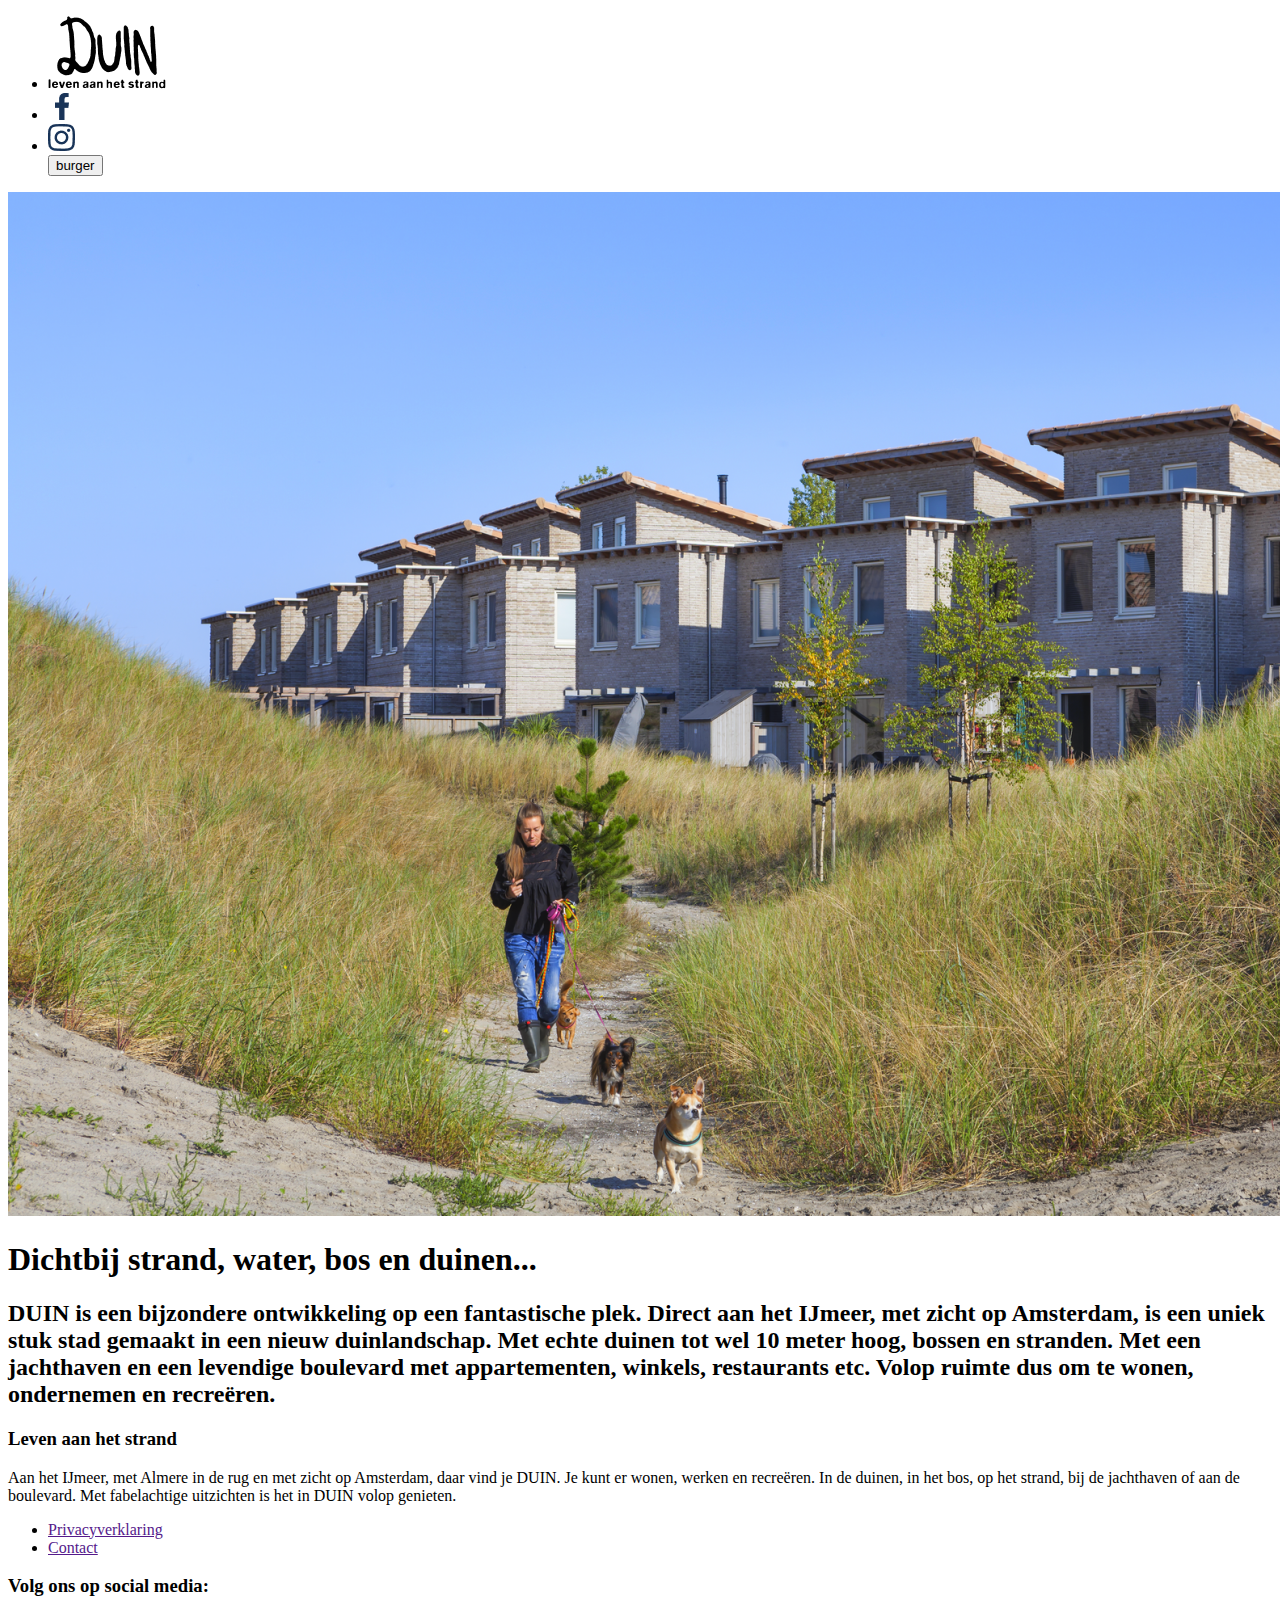
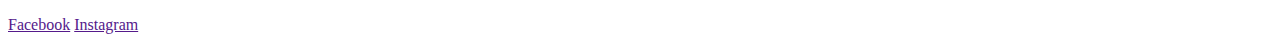
==== het-gebied.html @ e3cd6a50 ":sparkles: added second page" ====
<!DOCTYPE html>
<html lang="nl">
  <head>
    <meta charset="UTF-8" />
    <meta name="author" content="Allyssa" />
    <meta name="viewport" content="width=device-width, initial-scale=1" />

    <title>Homepage - Duin</title>

    <link href="styles/style.css" rel="stylesheet" />
    <link rel="icon" type="image/svg+xml" href="images/" />
  </head>

  <body>
    <nav>
      <ul>
        <li>
          <a href="index.html"
            ><img src="images/duin-logo.png" alt="Duin logo"
          /></a>
        </li>
        <li>
          <a href="index.html"
            ><img src="images/facebook.png" alt="Facebook"
          /></a>
        </li>
        <li>
          <a href="index.html"
            ><img src="images/instagram.png" alt="Instagram"
          /></a>
        </li>
        <button>burger</button>
      </ul>
    </nav>
    <header>
      <img src="/images/200801_Duin_Almere_Amvest-1-1536x1024.png" alt="" />
      <h1>Dichtbij strand, water, bos en duinen...</h1>
    </header>
    <section>
      <h2>
        DUIN is een bijzondere ontwikkeling op een fantastische plek. Direct aan
        het IJmeer, met zicht op Amsterdam, is een uniek stuk stad gemaakt in
        een nieuw duinlandschap. Met echte duinen tot wel 10 meter hoog, bossen
        en stranden. Met een jachthaven en een levendige boulevard met
        appartementen, winkels, restaurants etc. Volop ruimte dus om te wonen,
        ondernemen en recreëren.
      </h2>
    </section>
    <footer>
      <section>
        <article>
          <h3>Leven aan het strand</h3>
          <p>
            Aan het IJmeer, met Almere in de rug en met zicht op Amsterdam, daar
            vind je DUIN. Je kunt er wonen, werken en recreëren. In de duinen,
            in het bos, op het strand, bij de jachthaven of aan de boulevard.
            Met fabelachtige uitzichten is het in DUIN volop genieten.
          </p>
        </article>
        <ul>
          <li><a href="">Privacyverklaring</a></li>
          <li><a href="">Contact</a></li>
        </ul>
      </section>
      <section>
        <h3>Volg ons op social media:</h3>
        <a href="">Facebook</a>
        <a href="">Instagram</a>
      </section>
    </footer>

    <script src="scripts/script.js"></script>
  </body>
</html>
---- styles/style.css ----
/* CSS Document */
*, *::after, *::before {
  box-sizing:border-box;  
}
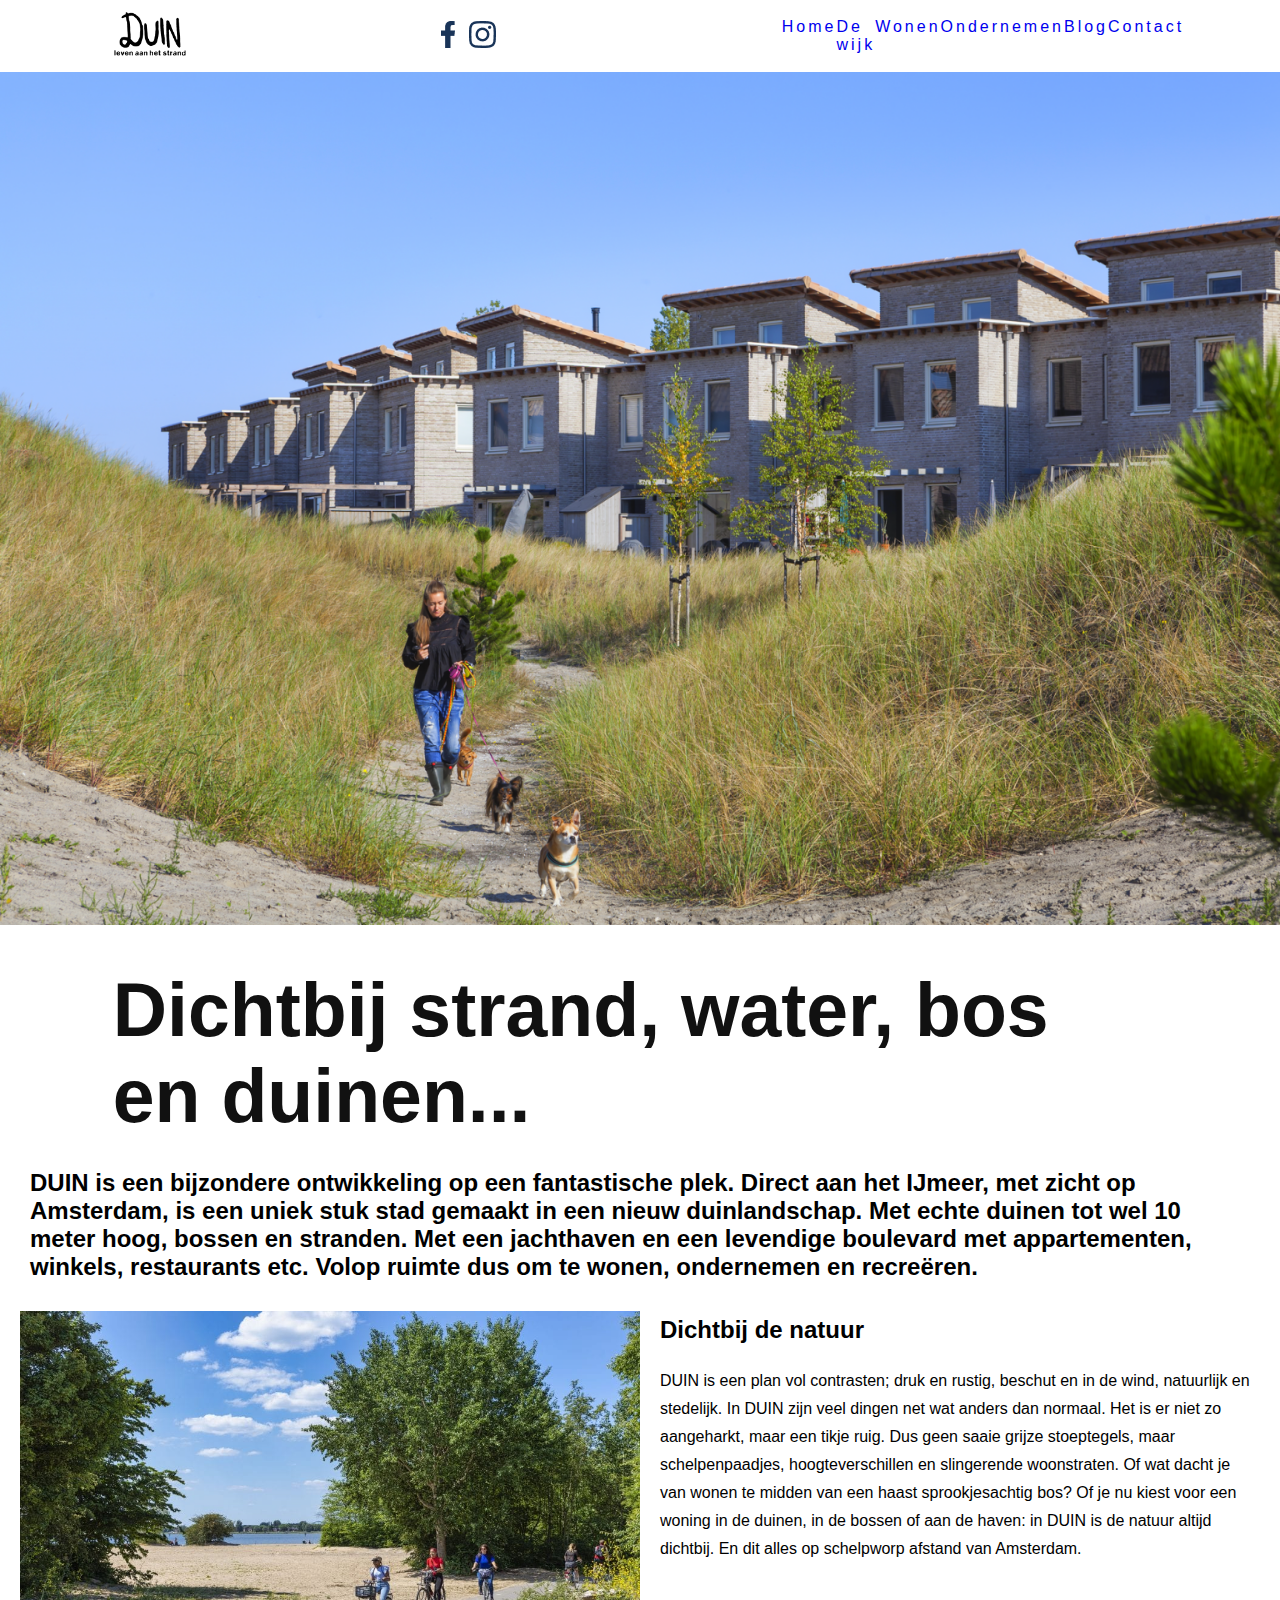
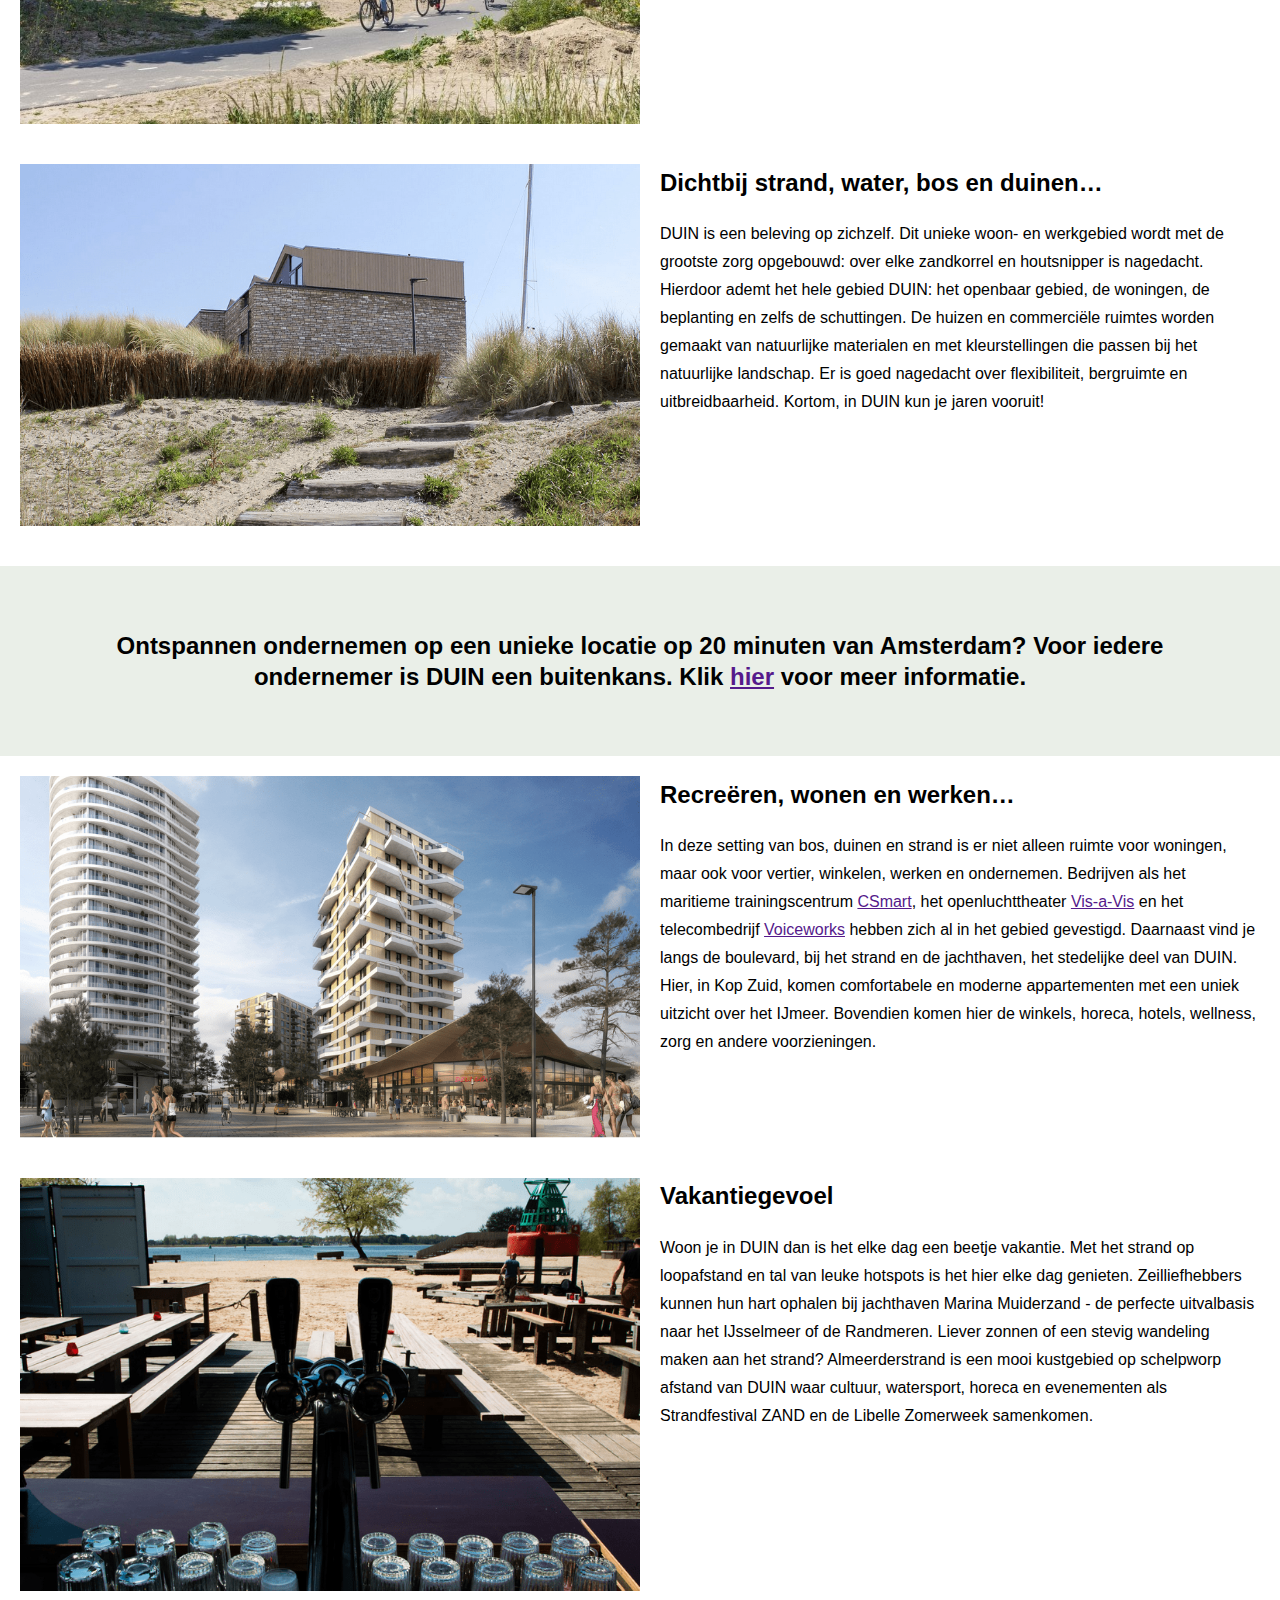
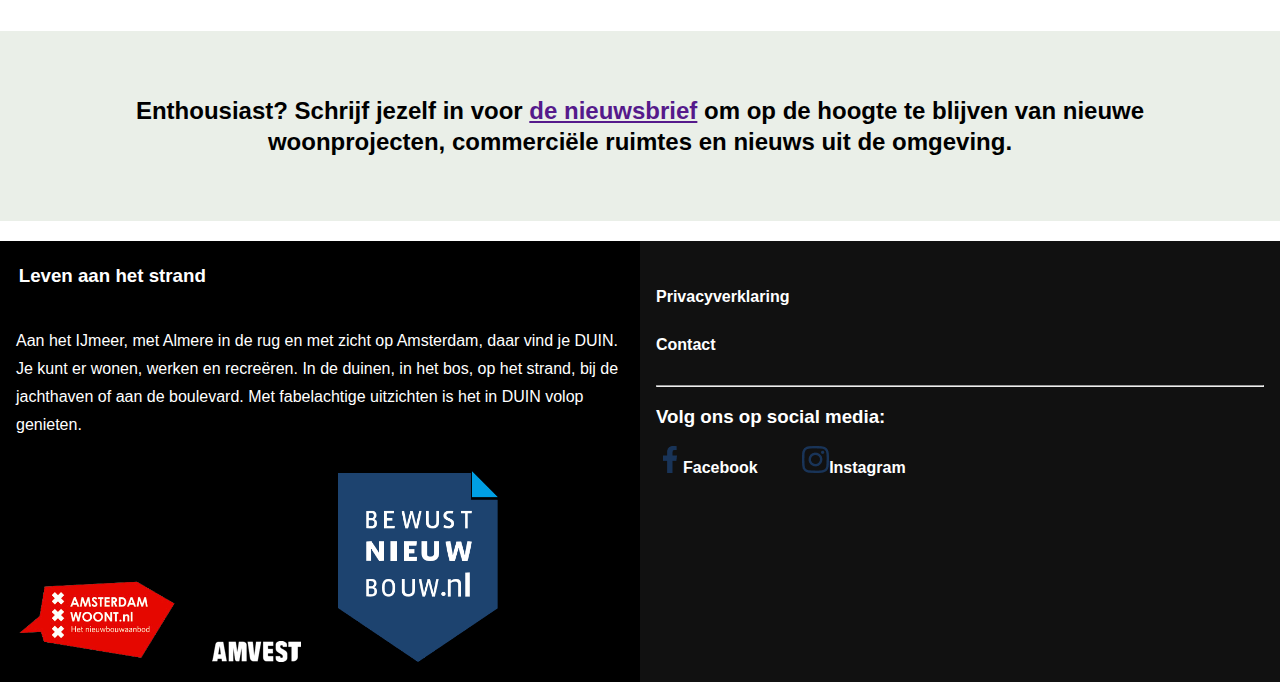
==== commit 486c089e: ":sparkles: changes to het-gebied" ====
--- a/het-gebied.html
+++ b/het-gebied.html
@@ -2,10 +2,10 @@
 <html lang="nl">
   <head>
     <meta charset="UTF-8" />
-    <meta name="author" content="Allyssa" />
+    <meta name="author" content="AllyssaA" />
     <meta name="viewport" content="width=device-width, initial-scale=1" />
 
-    <title>Homepage - Duin</title>
+    <title>Dichtbij strand, water, bos en duinen... - Duin</title>
 
     <link href="styles/style.css" rel="stylesheet" />
     <link rel="icon" type="image/svg+xml" href="images/" />
@@ -13,12 +13,10 @@
 
   <body>
     <nav>
-      <ul>
-        <li>
-          <a href="index.html"
-            ><img src="images/duin-logo.png" alt="Duin logo"
-          /></a>
-        </li>
+      <a href="index.html"
+        ><img src="images/duin-logo.png" alt="Duin logo" class="logo"
+      /></a>
+      <ul class="top-nav">
         <li>
           <a href="index.html"
             ><img src="images/facebook.png" alt="Facebook"
@@ -29,23 +27,135 @@
             ><img src="images/instagram.png" alt="Instagram"
           /></a>
         </li>
-        <button>burger</button>
       </ul>
+      <!-- burger menu links -->
+      <ul class="nav-links" id="js-nav-links">
+        <li><a href="#">Home</a></li>
+        <li><a href="#">De wijk</a></li>
+        <li><a href="#">Wonen</a></li>
+        <li><a href="#">Ondernemen</a></li>
+        <li><a href="#">Blog</a></li>
+        <li><a href="#">Contact</a></li>
+      </ul>
+      <div id="btn-toggle" class="burger">
+        <span class="line-one"></span>
+        <span class="line-two"></span>
+        <span class="line-three"></span>
+      </div>
     </nav>
-    <header>
-      <img src="/images/200801_Duin_Almere_Amvest-1-1536x1024.png" alt="" />
-      <h1>Dichtbij strand, water, bos en duinen...</h1>
-    </header>
-    <section>
-      <h2>
-        DUIN is een bijzondere ontwikkeling op een fantastische plek. Direct aan
-        het IJmeer, met zicht op Amsterdam, is een uniek stuk stad gemaakt in
-        een nieuw duinlandschap. Met echte duinen tot wel 10 meter hoog, bossen
-        en stranden. Met een jachthaven en een levendige boulevard met
-        appartementen, winkels, restaurants etc. Volop ruimte dus om te wonen,
-        ondernemen en recreëren.
-      </h2>
-    </section>
+    <main>
+      <header class="header-gebied">
+        <img src="/images/200801_Duin_Almere_Amvest-1-1536x1024.png" alt="" />
+      </header>
+
+      <section class="section-gebied">
+        <h1>Dichtbij strand, water, bos en duinen...</h1>
+        <article>
+          <p>
+            DUIN is een bijzondere ontwikkeling op een fantastische plek. Direct
+            aan het IJmeer, met zicht op Amsterdam, is een uniek stuk stad
+            gemaakt in een nieuw duinlandschap. Met echte duinen tot wel 10
+            meter hoog, bossen en stranden. Met een jachthaven en een levendige
+            boulevard met appartementen, winkels, restaurants etc. Volop ruimte
+            dus om te wonen, ondernemen en recreëren.
+          </p>
+        </article>
+      </section>
+
+      <section>
+        <article class="article-gebied">
+          <img
+            src="images/acm2020-fietsen-langs-het-almeerderstrand-rv-maarten-feenstra-2_2118121972-1024x682.jpeg"
+            alt=""
+          />
+
+          <h2>Dichtbij de natuur</h2>
+          <p>
+            DUIN is een plan vol contrasten; druk en rustig, beschut en in de
+            wind, natuurlijk en stedelijk. In DUIN zijn veel dingen net wat
+            anders dan normaal. Het is er niet zo aangeharkt, maar een tikje
+            ruig. Dus geen saaie grijze stoeptegels, maar schelpenpaadjes,
+            hoogteverschillen en slingerende woonstraten. Of wat dacht je van
+            wonen te midden van een haast sprookjesachtig bos? Of je nu kiest
+            voor een woning in de duinen, in de bossen of aan de haven: in DUIN
+            is de natuur altijd dichtbij. En dit alles op schelpworp afstand van
+            Amsterdam.
+          </p>
+        </article>
+
+        <article class="article-gebied">
+          <img src="images/Natuurlijk-5.png" alt="" />
+          <h2>Dichtbij strand, water, bos en duinen…</h2>
+          <p>
+            DUIN is een beleving op zichzelf. Dit unieke woon- en werkgebied
+            wordt met de grootste zorg opgebouwd: over elke zandkorrel en
+            houtsnipper is nagedacht. Hierdoor ademt het hele gebied DUIN: het
+            openbaar gebied, de woningen, de beplanting en zelfs de schuttingen.
+            De huizen en commerciële ruimtes worden gemaakt van natuurlijke
+            materialen en met kleurstellingen die passen bij het natuurlijke
+            landschap. Er is goed nagedacht over flexibiliteit, bergruimte en
+            uitbreidbaarheid. Kortom, in DUIN kun je jaren vooruit!
+          </p>
+        </article>
+      </section>
+
+      <figure>
+        <blockquote>
+          <p>
+            Ontspannen ondernemen op een unieke locatie op 20 minuten van
+            Amsterdam? Voor iedere ondernemer is DUIN een buitenkans. Klik
+            <a href="">hier</a>
+            voor meer informatie.
+          </p>
+        </blockquote>
+      </figure>
+
+      <section>
+        <article class="article-gebied">
+          <img src="images/Duinplein-1.png" alt="" />
+          <h2>Recreëren, wonen en werken…</h2>
+          <p>
+            In deze setting van bos, duinen en strand is er niet alleen ruimte
+            voor woningen, maar ook voor vertier, winkelen, werken en
+            ondernemen. Bedrijven als het maritieme trainingscentrum
+            <a href="">CSmart</a>, het openluchttheater
+            <a href="">Vis-a-Vis</a> en het telecombedrijf
+            <a href="">Voiceworks</a> hebben zich al in het gebied gevestigd.
+            Daarnaast vind je langs de boulevard, bij het strand en de
+            jachthaven, het stedelijke deel van DUIN. Hier, in Kop Zuid, komen
+            comfortabele en moderne appartementen met een uniek uitzicht over
+            het IJmeer. Bovendien komen hier de winkels, horeca, hotels,
+            wellness, zorg en andere voorzieningen.
+          </p>
+        </article>
+
+        <article class="article-gebied">
+          <img src="images/DUIN_Blog_Steel_Creek-2-def.png" alt="" />
+          <h2>Vakantiegevoel</h2>
+          <p>
+            Woon je in DUIN dan is het elke dag een beetje vakantie. Met het
+            strand op loopafstand en tal van leuke hotspots is het hier elke dag
+            genieten. Zeilliefhebbers kunnen hun hart ophalen bij jachthaven
+            Marina Muiderzand - de perfecte uitvalbasis naar het IJsselmeer of
+            de Randmeren. Liever zonnen of een stevig wandeling maken aan het
+            strand? Almeerderstrand is een mooi kustgebied op schelpworp afstand
+            van DUIN waar cultuur, watersport, horeca en evenementen als
+            Strandfestival ZAND en de Libelle Zomerweek samenkomen.
+          </p>
+        </article>
+      </section>
+
+      <figure>
+        <blockquote>
+          <p>
+            Enthousiast? Schrijf jezelf in voor <a href="">de nieuwsbrief</a> om
+            op de hoogte te blijven van nieuwe woonprojecten, commerciële
+            ruimtes en nieuws uit de omgeving.
+          </p>
+        </blockquote>
+      </figure>
+    </main>
+
     <footer>
       <section>
         <article>
@@ -57,15 +167,26 @@
             Met fabelachtige uitzichten is het in DUIN volop genieten.
           </p>
         </article>
+        <div class="footer-logos">
+          <a href=""><img src="images/logoamsterdamwoont.png" alt="" /></a>
+          <a href=""><img src="images/footer-logo.png" alt="" /></a>
+          <a href=""><img src="images/logo.png" alt="" /></a>
+        </div>
+      </section>
+
+      <section>
         <ul>
           <li><a href="">Privacyverklaring</a></li>
           <li><a href="">Contact</a></li>
         </ul>
-      </section>
-      <section>
+        <hr />
         <h3>Volg ons op social media:</h3>
-        <a href="">Facebook</a>
-        <a href="">Instagram</a>
+        <a href=""
+          ><img src="images/facebook.png" alt="Duin Facebook" />Facebook</a
+        >
+        <a href=""
+          ><img src="images/instagram.png" alt="Duin Instagram" />Instagram</a
+        >
       </section>
     </footer>
 
--- a/styles/style.css
+++ b/styles/style.css
@@ -1,5 +1,418 @@
 /* CSS Document */
-*, *::after, *::before {
-  box-sizing:border-box;  
-}
-
+*,
+*::after,
+*::before {
+  box-sizing: border-box;
+  margin: 0;
+  padding: 0;
+}
+
+body {
+  font-family: "Segoe UI", Tahoma, Geneva, Verdana, sans-serif;
+}
+
+/*--------------- Home main -------- */
+
+/*--------------- Navigation -------- */
+
+/* Top nav */
+.top-nav {
+  display: flex;
+  margin: 0;
+  padding: 1.25em;
+  list-style-type: none;
+  flex-direction: row;
+  /* justify-content: space-between; */
+  align-items: baseline;
+}
+
+/* Logo */
+.logo {
+  width: 8vh;
+}
+
+/* Social images */
+.top-nav li:nth-of-type(2),
+.top-nav li:nth-of-type(3) {
+  padding: 0 0.5em;
+  width: 8vh;
+}
+
+/*---- button navigation: hamburger ----*/
+nav {
+  display: flex;
+  justify-content: space-around;
+  align-items: center;
+  min-height: 8vh;
+}
+
+.nav-links {
+  display: flex;
+  justify-content: space-around;
+  width: 30%;
+}
+
+.nav-links li {
+  list-style-type: none;
+}
+
+.nav-links a {
+  text-decoration: none;
+  letter-spacing: 0.1875em;
+}
+
+.burger {
+  display: none;
+  cursor: pointer;
+}
+
+nav .burger span {
+  width: 25px;
+  height: 3px;
+  display: block;
+  background-color: black;
+  margin: 5px;
+  transition: all 0.3s ease;
+}
+
+@media screen and (max-width: 1250px) {
+  .nav-links {
+    width: 80%;
+  }
+}
+
+@media screen and (max-width: 1024px) {
+  .nav-links {
+    width: 60%;
+  }
+}
+
+@media screen and (max-width: 768px) {
+  body {
+    overflow-x: hidden;
+  }
+  .nav-links {
+    position: absolute;
+    right: 0;
+    height: 92vh;
+    top: 8vh;
+    display: flex;
+    flex-direction: column;
+    align-items: center;
+    width: 100%;
+    background-color: #eaefe8;
+    transform: translateX(100%);
+    transition: transform 0.5s ease;
+  }
+  .nav-links li {
+    opacity: 0;
+  }
+  .burger {
+    display: block;
+  }
+}
+
+.nav-active {
+  z-index: 5;
+  transform: translateX(0%);
+}
+
+@keyframes navLinkFade {
+  from {
+    opacity: 0;
+    transform: translateX(50px);
+  }
+  to {
+    opacity: 1;
+    transform: translateX(0px);
+  }
+}
+
+.toggle .line-one {
+  transform: rotate(-45deg) translate(-5px, 6px);
+}
+
+.toggle .line-two {
+  opacity: 0;
+}
+
+.toggle .line-three {
+  transform: rotate(45deg) translate(-5px, -6px);
+}
+
+/* Header */
+main header.header-home img {
+  min-height: 14vw;
+  max-height: 80vw;
+  width: 100%;
+}
+
+main header.header-home h1 {
+  z-index: 2;
+  position: absolute;
+  left: 0;
+  right: 0;
+  padding: 0.5em;
+  text-align: center;
+  font-size: 1.875em;
+  color: rgba(255, 255, 255, 1);
+}
+
+/* Vertel me meer button */
+main header.header-home a {
+  z-index: 2;
+  position: absolute;
+  text-align: center;
+  left: 30%;
+  top: 32%;
+  text-decoration: none;
+  background-color: black;
+  color: rgba(255, 255, 255, 1);
+  border: 5px solid black;
+  padding: 0.5em;
+}
+
+/* --- Articles styling --- */
+.articles-container {
+  /* display: flex;
+  flex-direction: column; */
+  margin-top: 1em;
+}
+
+/* -- hiding h2 title -- */
+.articles {
+  display: none;
+}
+
+article img {
+  width: 100%;
+}
+
+.articles-container article:nth-of-type(1) {
+  background-color: #eaefe8;
+  height: 95vh;
+}
+
+.articles-container article:nth-of-type(1) h3 {
+  color: rgba(255, 255, 255, 1);
+  background-color: #89aa7d;
+  font-size: 1.875em;
+  padding: 1em 0 0 1em;
+}
+
+.articles-container article:nth-of-type(1) p {
+  color: rgba(255, 255, 255, 1);
+  background-color: #89aa7d;
+  padding: 1.875em;
+  height: 70vh;
+}
+
+.articles-container article h3 {
+  font-size: 1.875em;
+  padding: 0.5em 0;
+}
+
+.articles-container article {
+  background-color: #eaefe8;
+  padding: 1.875em;
+  display: flex;
+  flex-direction: column;
+  position: relative;
+  height: 95vh;
+  border-bottom: 20px solid white;
+  width: 100%;
+}
+
+.articles-container article a {
+  z-index: 5;
+  /* text-decoration: none; */
+  position: absolute;
+  bottom: 10%;
+  left: 2em;
+  color: #caaaa6;
+}
+
+/* --- Footer --- */
+
+footer {
+  background-color: black;
+  color: rgba(255, 255, 255, 1);
+  /* height: 50vh; */
+}
+
+footer section:nth-child(1) .footer-logos a img {
+  padding: 1em;
+}
+
+footer section:nth-child(1) .footer-logos a img {
+  max-width: 30%;
+}
+
+footer section article h3,
+footer section article p {
+  padding: 1em;
+  line-height: 1.75;
+}
+
+footer section:nth-child(2) h3 {
+  padding: 1em 0;
+}
+
+footer section:nth-child(2) {
+  background-color: #111;
+  padding: 1em;
+}
+
+/* Footer socials */
+footer section:nth-child(2) a {
+  color: #ffff;
+  text-decoration: none;
+  font-weight: bold;
+  position: relative;
+}
+
+footer section:nth-child(2) a:nth-child(4) {
+  margin-right: 2.5em;
+}
+
+/* Privacy & contact */
+footer section:nth-child(2) ul {
+  list-style-type: none;
+  line-height: 3rem;
+  padding: 1em 0;
+}
+
+/* --------------------Het gebied/vertel meer pagina ------ */
+
+/* Header */
+
+.header-gebied img {
+  width: 100%;
+}
+
+/* -- Main 1st section --- */
+
+main section.section-gebied h1 {
+  position: relative;
+  color: #111;
+  margin-right: 1.25em;
+  padding: 1.25em 2.5em 0;
+  z-index: 1;
+  font-size: 1.7em;
+}
+
+main section.section-gebied p {
+  padding: 1.25em;
+  font-weight: bold;
+  font-size: 1.5rem;
+}
+
+main section.section-gebied h2,
+main section article.article-gebied p {
+  padding: 1.25rem;
+  max-width: 78.75rem;
+  margin-left: auto;
+  margin-right: auto;
+}
+
+main section article.article-gebied img {
+  width: 100%;
+  padding: 0 1.25em 1.25em 0;
+}
+
+main section article.article-gebied h2 {
+  padding: 0.5em 0 0.5em 1.25rem;
+}
+
+main section article.article-gebied p {
+  line-height: 1.75rem;
+}
+
+/* --- Quotes --- */
+figure {
+  background-color: #eaefe8;
+  padding: 1.25em;
+  margin-bottom: 1.25em;
+}
+
+figure blockquote p {
+  font-weight: bold;
+  font-size: 1.5em;
+  text-align: center;
+  line-height: 1.3;
+}
+
+@media screen and (min-width: 660px) {
+  main header.header-home a {
+    left: 40%;
+  }
+  main header.header-home img {
+    max-height: 80vh;
+  }
+  .articles-container {
+    display: grid;
+    /* flex-direction: row; */
+    grid-template-columns: repeat(2, 1fr);
+    height: 60vh;
+  }
+}
+
+@media screen and (min-width: 1024px) {
+  /* homepage */
+  main header.header-home h1 {
+    left: 5%;
+    font-size: 3.875em;
+    bottom: 50%;
+  }
+  main header.header-home a {
+    top: 60%;
+    left: 50%;
+  }
+  .articles-container {
+    display: grid;
+    /* flex-direction: row; */
+    grid-template-columns: repeat(4, 1fr);
+    height: 60vh;
+  }
+  .articles-container article a {
+    bottom: 15%;
+  }
+  .articles-container article img {
+    width: 60vh;
+  }
+  footer {
+    display: grid;
+    grid-template-columns: repeat(2, 1fr);
+  }
+
+  /* het gebied pagina */
+  main section.section-gebied h1 {
+    padding: 0.5em 1.5em 0;
+    font-size: 4.7rem;
+  }
+  main section article.article-gebied {
+    display: grid;
+    grid-template-columns: repeat(2, 1fr);
+    grid-auto-rows: minmax(100px, auto);
+  }
+  main section article.article-gebied img {
+    grid-row-start: 1;
+    grid-row-end: 1;
+    margin-bottom: 1.25em;
+    margin-left: 1.25em;
+  }
+  main section article.article-gebied p,
+  main section article.article-gebied h2 {
+    grid-column: 2;
+    grid-row: 1 / 2;
+  }
+  main section article.article-gebied h2{
+    padding-top: 0.2em;
+  }
+  main section article.article-gebied p {
+    margin-top: 2.25em;
+  }
+  figure {
+    padding: 4em;
+  }
+}
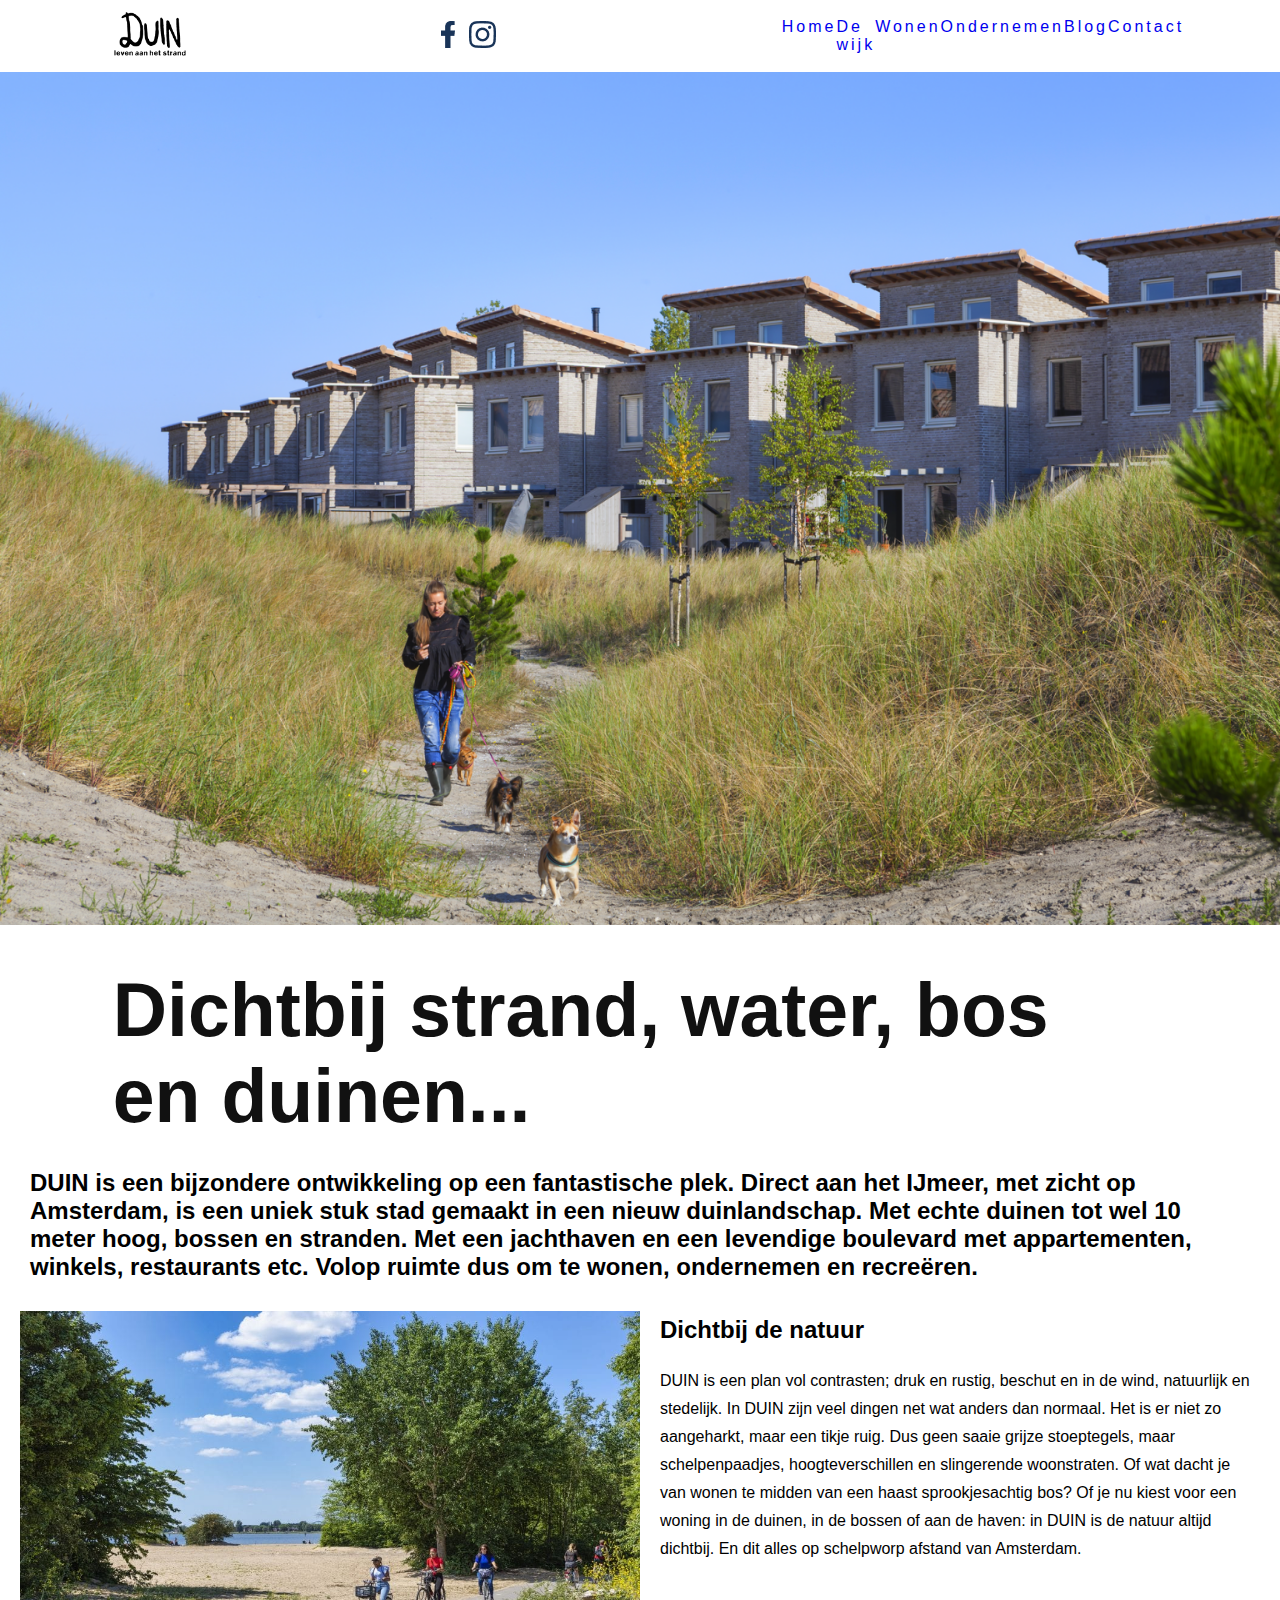
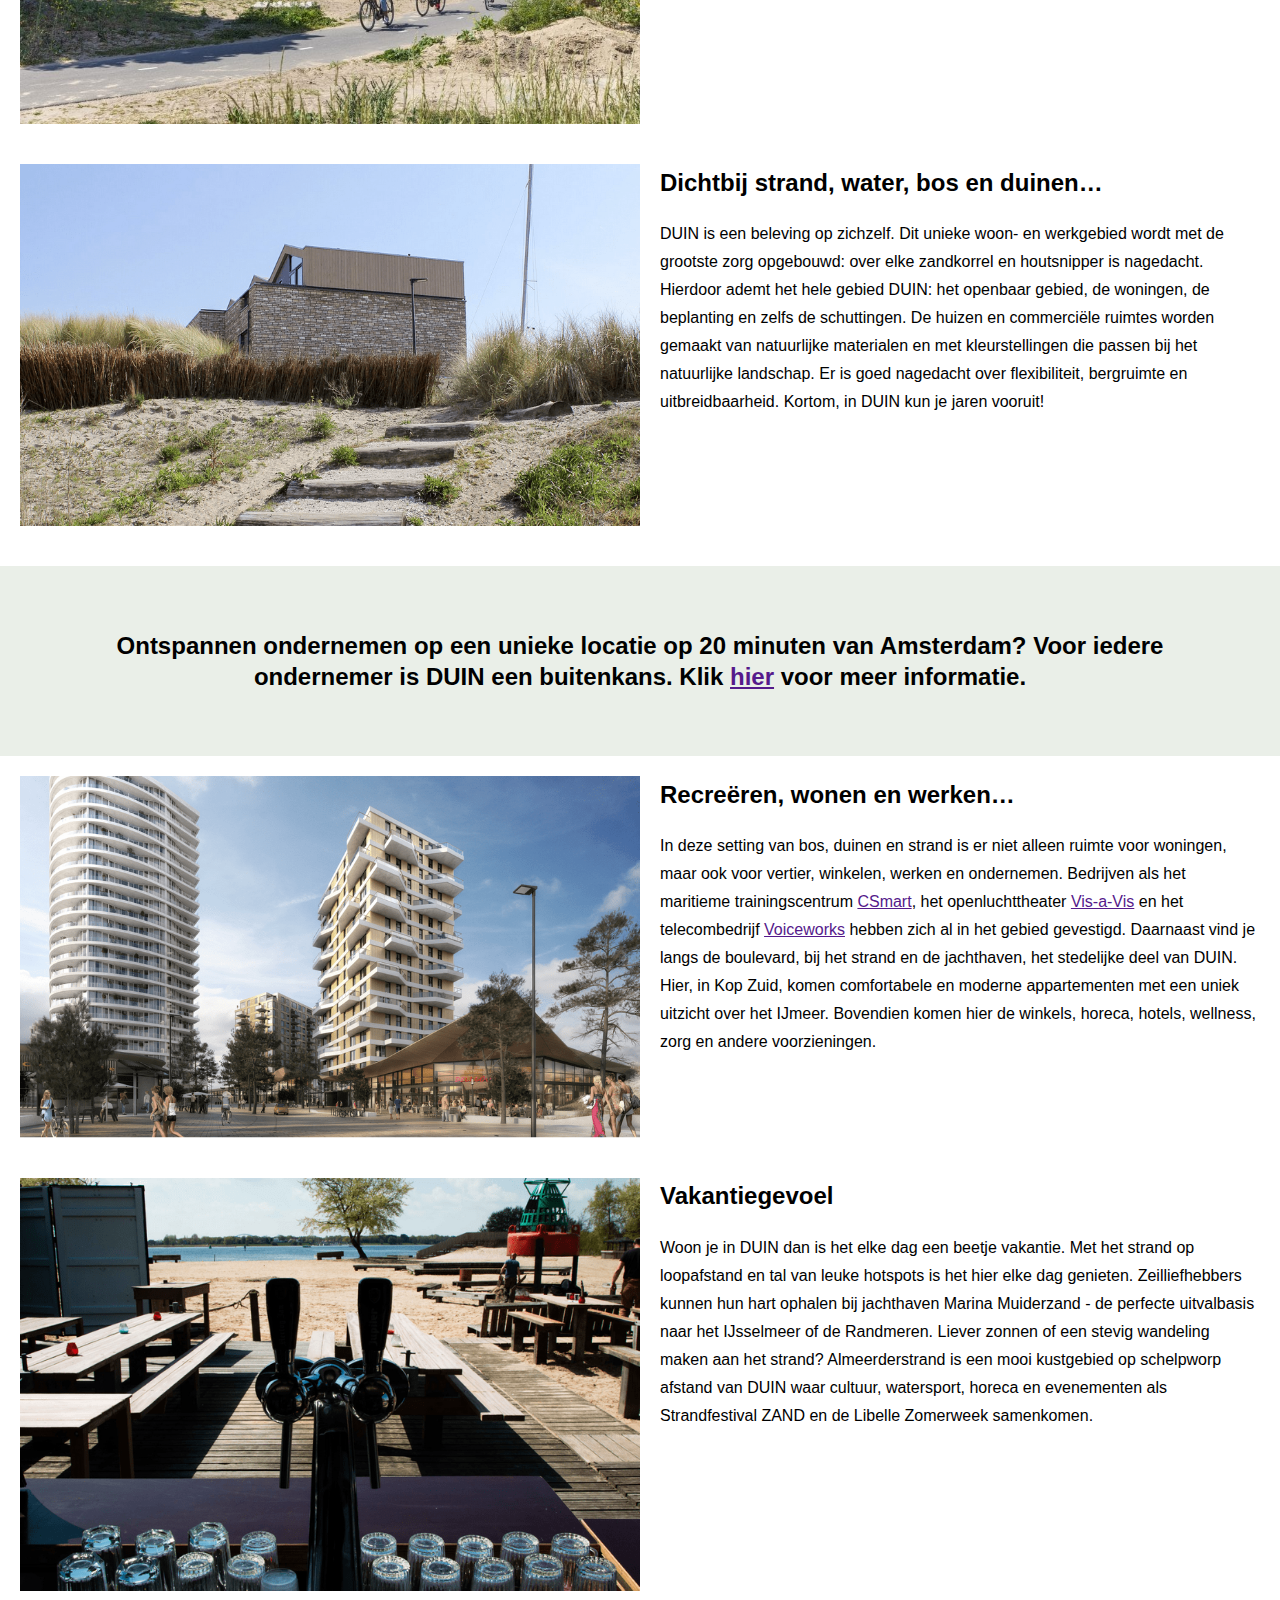
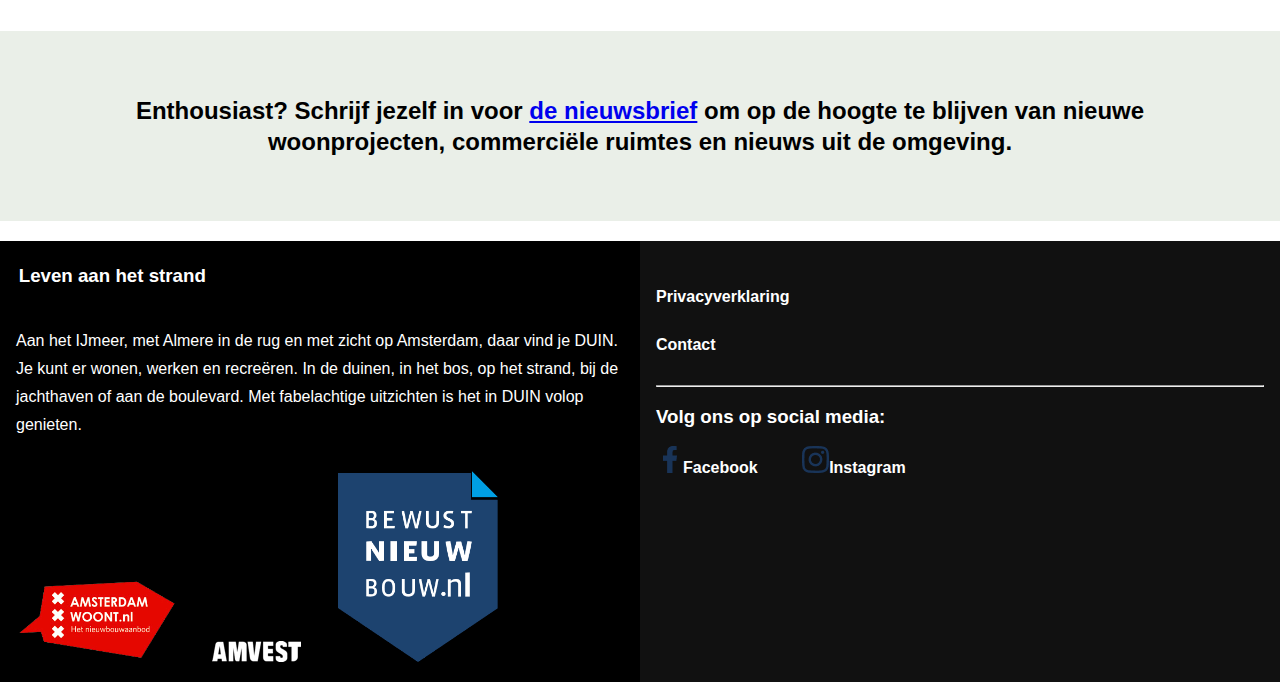
==== commit 1270e366: ":construction: edited alt text" ====
--- a/het-gebied.html
+++ b/het-gebied.html
@@ -45,7 +45,7 @@
     </nav>
     <main>
       <header class="header-gebied">
-        <img src="/images/200801_Duin_Almere_Amvest-1-1536x1024.png" alt="" />
+        <img src="/images/200801_Duin_Almere_Amvest-1-1536x1024.png" alt="Duin Almere" />
       </header>
 
       <section class="section-gebied">
@@ -66,7 +66,7 @@
         <article class="article-gebied">
           <img
             src="images/acm2020-fietsen-langs-het-almeerderstrand-rv-maarten-feenstra-2_2118121972-1024x682.jpeg"
-            alt=""
+            alt="Almeerderstrand"
           />
 
           <h2>Dichtbij de natuur</h2>
@@ -84,7 +84,7 @@
         </article>
 
         <article class="article-gebied">
-          <img src="images/Natuurlijk-5.png" alt="" />
+          <img src="images/Natuurlijk-5.png" alt="Duinen" />
           <h2>Dichtbij strand, water, bos en duinen…</h2>
           <p>
             DUIN is een beleving op zichzelf. Dit unieke woon- en werkgebied
@@ -112,7 +112,7 @@
 
       <section>
         <article class="article-gebied">
-          <img src="images/Duinplein-1.png" alt="" />
+          <img src="images/Duinplein-1.png" alt="Duinplein" />
           <h2>Recreëren, wonen en werken…</h2>
           <p>
             In deze setting van bos, duinen en strand is er niet alleen ruimte
@@ -130,7 +130,7 @@
         </article>
 
         <article class="article-gebied">
-          <img src="images/DUIN_Blog_Steel_Creek-2-def.png" alt="" />
+          <img src="images/DUIN_Blog_Steel_Creek-2-def.png" alt="Duin vakantiegevoel" />
           <h2>Vakantiegevoel</h2>
           <p>
             Woon je in DUIN dan is het elke dag een beetje vakantie. Met het
@@ -148,7 +148,7 @@
       <figure>
         <blockquote>
           <p>
-            Enthousiast? Schrijf jezelf in voor <a href="">de nieuwsbrief</a> om
+            Enthousiast? Schrijf jezelf in voor <a href="#">de nieuwsbrief</a> om
             op de hoogte te blijven van nieuwe woonprojecten, commerciële
             ruimtes en nieuws uit de omgeving.
           </p>
@@ -168,9 +168,9 @@
           </p>
         </article>
         <div class="footer-logos">
-          <a href=""><img src="images/logoamsterdamwoont.png" alt="" /></a>
-          <a href=""><img src="images/footer-logo.png" alt="" /></a>
-          <a href=""><img src="images/logo.png" alt="" /></a>
+          <a href=""><img src="images/logoamsterdamwoont.png" alt="Logo amsterdamwoont.nl" /></a>
+          <a href=""><img src="images/footer-logo.png" alt="Logo Amvest" /></a>
+          <a href=""><img src="images/logo.png" alt="Logo nieuwbouw.nl" /></a>
         </div>
       </section>
 
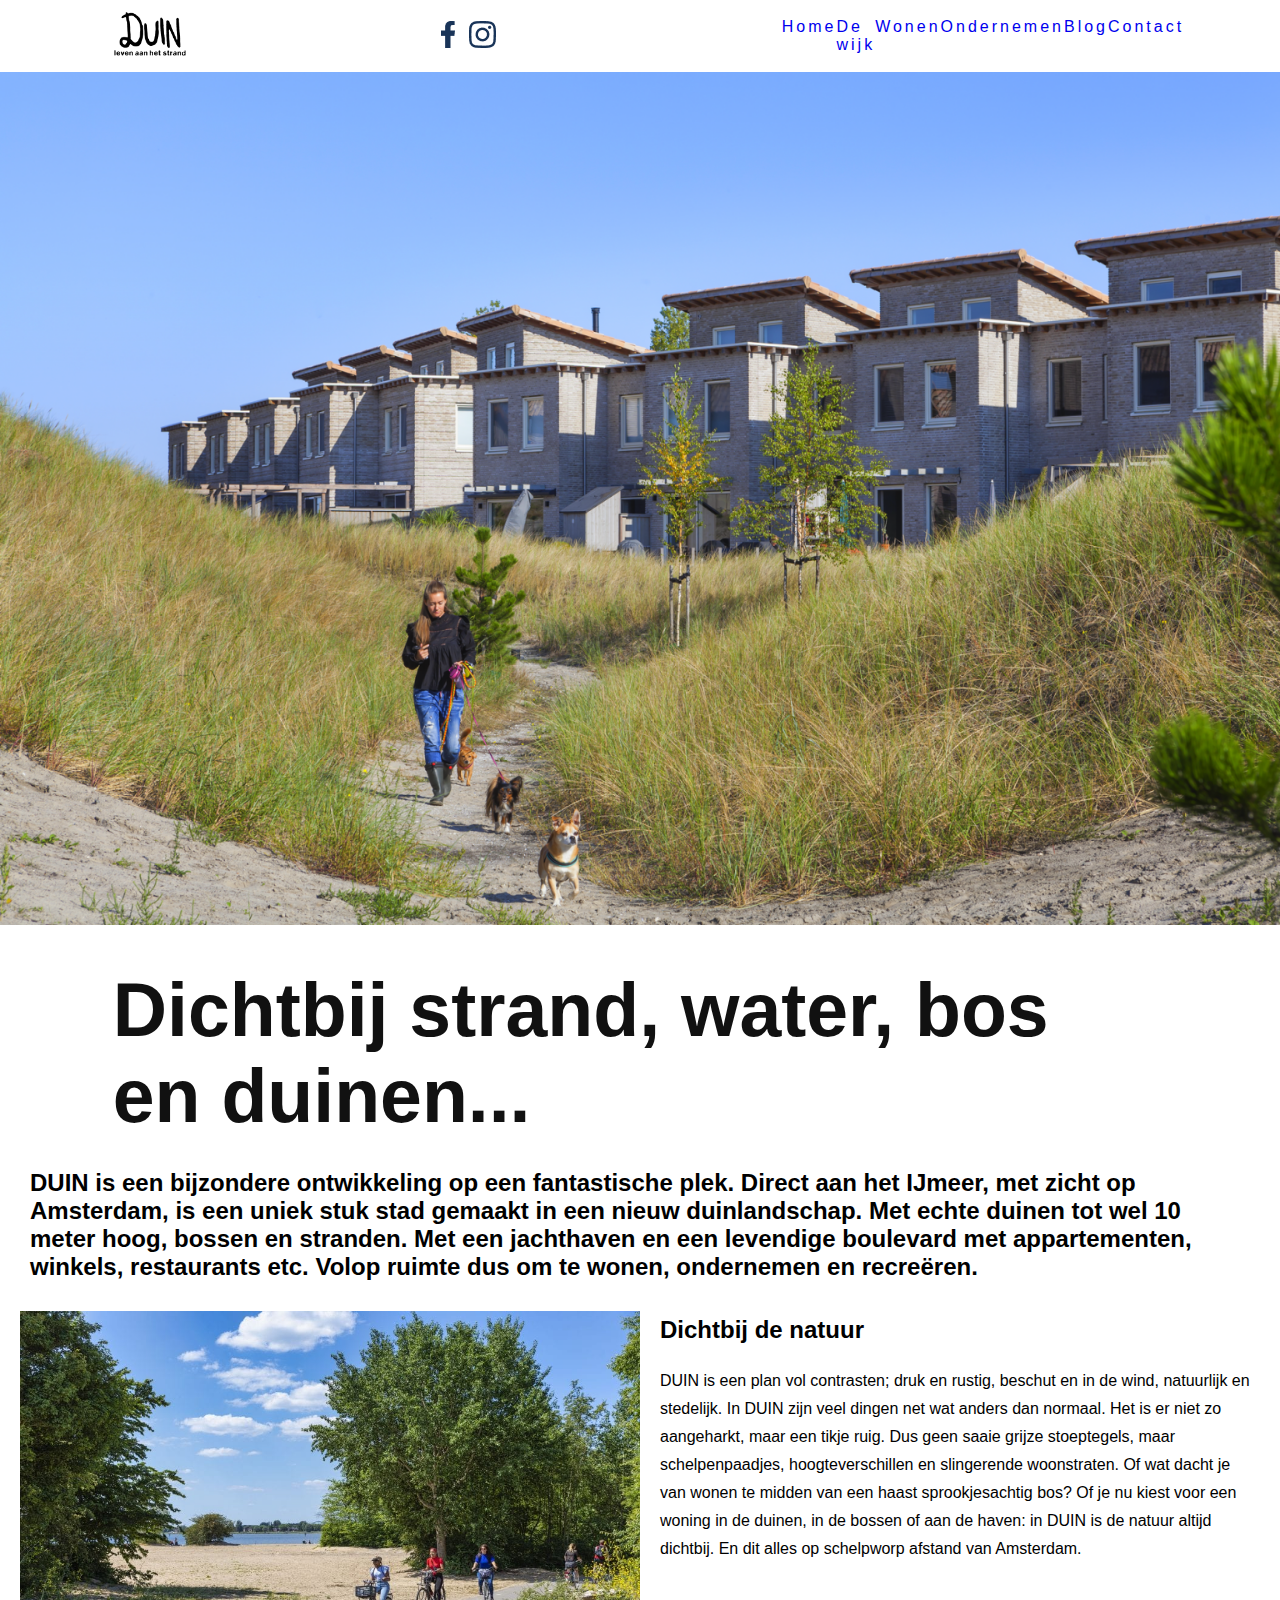
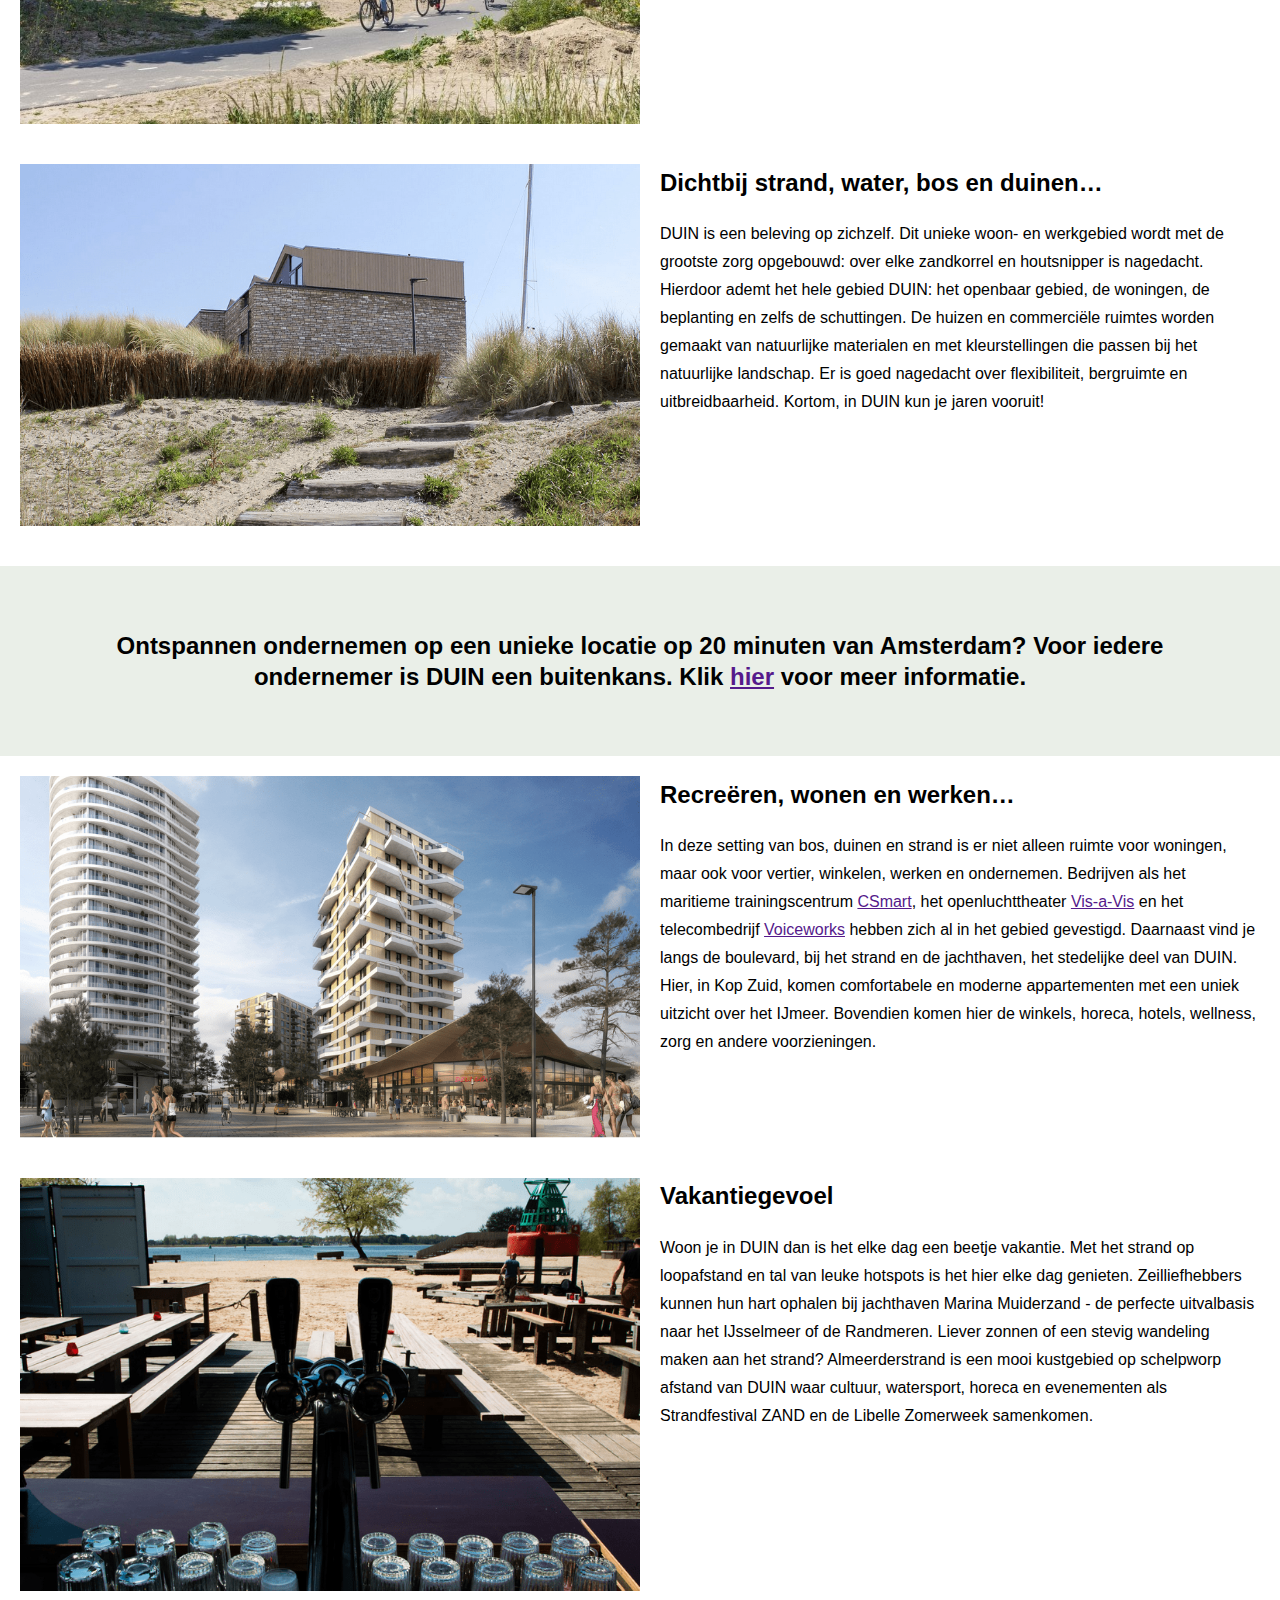
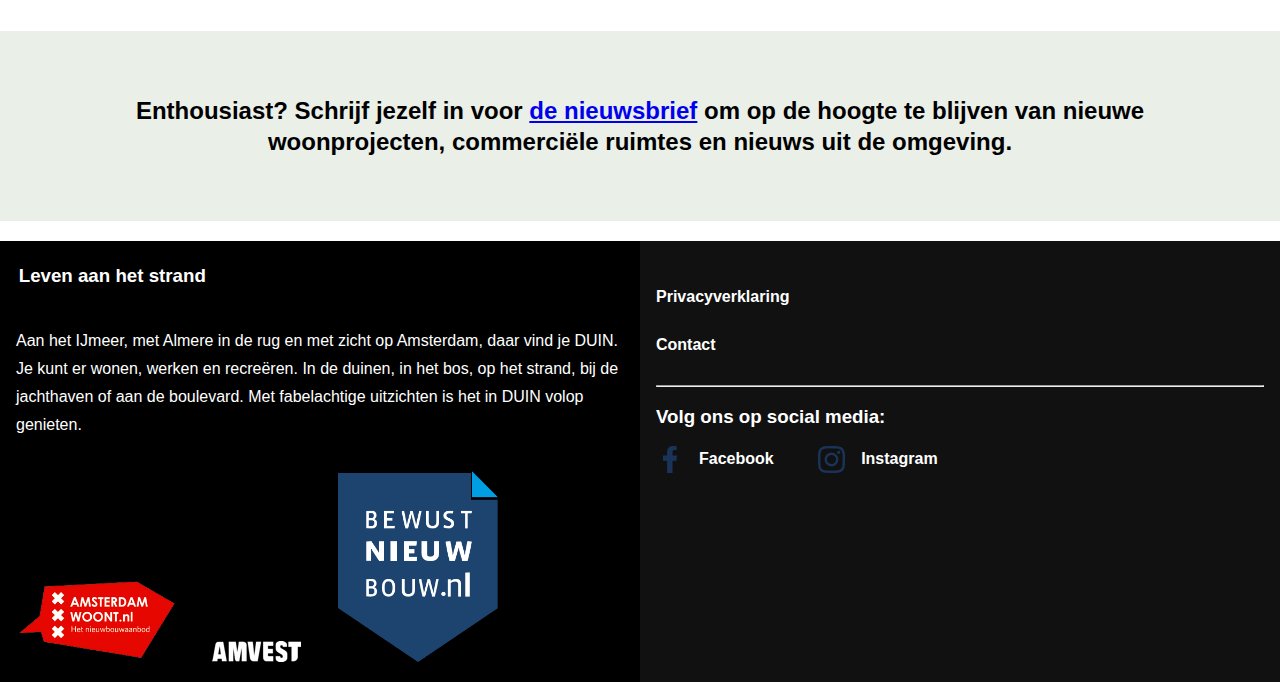
==== commit df0a983e: ":zap: html/css checker, added changes where needed" ====
--- a/het-gebied.html
+++ b/het-gebied.html
@@ -14,7 +14,10 @@
   <body>
     <nav>
       <a href="index.html"
-        ><img src="images/duin-logo.png" alt="Duin logo" class="logo"
+        ><img
+          src="images/duin-logo.png"
+          alt="Duin leven aan het strand logo"
+          class="logo"
       /></a>
       <ul class="top-nav">
         <li>
@@ -43,14 +46,19 @@
         <span class="line-three"></span>
       </div>
     </nav>
+
     <main>
       <header class="header-gebied">
-        <img src="/images/200801_Duin_Almere_Amvest-1-1536x1024.png" alt="Duin Almere" />
+        <img
+          src="images/200801_Duin_Almere_Amvest-1-1536x1024.png"
+          alt="Duin Almere"
+        />
       </header>
 
       <section class="section-gebied">
         <h1>Dichtbij strand, water, bos en duinen...</h1>
         <article>
+          <h2 class="visuallyhidden">Het gebied Duin artikelen</h2>
           <p>
             DUIN is een bijzondere ontwikkeling op een fantastische plek. Direct
             aan het IJmeer, met zicht op Amsterdam, is een uniek stuk stad
@@ -63,6 +71,7 @@
       </section>
 
       <section>
+        <h2 class="visuallyhidden">Het gebied Duin artikelen</h2>
         <article class="article-gebied">
           <img
             src="images/acm2020-fietsen-langs-het-almeerderstrand-rv-maarten-feenstra-2_2118121972-1024x682.jpeg"
@@ -111,6 +120,7 @@
       </figure>
 
       <section>
+        <h2 class="visuallyhidden">Het gebied Duin artikelen</h2>
         <article class="article-gebied">
           <img src="images/Duinplein-1.png" alt="Duinplein" />
           <h2>Recreëren, wonen en werken…</h2>
@@ -130,7 +140,10 @@
         </article>
 
         <article class="article-gebied">
-          <img src="images/DUIN_Blog_Steel_Creek-2-def.png" alt="Duin vakantiegevoel" />
+          <img
+            src="images/DUIN_Blog_Steel_Creek-2-def.png"
+            alt="Duin vakantiegevoel"
+          />
           <h2>Vakantiegevoel</h2>
           <p>
             Woon je in DUIN dan is het elke dag een beetje vakantie. Met het
@@ -148,9 +161,9 @@
       <figure>
         <blockquote>
           <p>
-            Enthousiast? Schrijf jezelf in voor <a href="#">de nieuwsbrief</a> om
-            op de hoogte te blijven van nieuwe woonprojecten, commerciële
-            ruimtes en nieuws uit de omgeving.
+            Enthousiast? Schrijf jezelf in voor
+            <a href="#">de nieuwsbrief</a> om op de hoogte te blijven van nieuwe
+            woonprojecten, commerciële ruimtes en nieuws uit de omgeving.
           </p>
         </blockquote>
       </figure>
@@ -158,6 +171,7 @@
 
     <footer>
       <section>
+        <h2 class="visuallyhidden">Het gebied Duin artikelen</h2>
         <article>
           <h3>Leven aan het strand</h3>
           <p>
@@ -168,7 +182,11 @@
           </p>
         </article>
         <div class="footer-logos">
-          <a href=""><img src="images/logoamsterdamwoont.png" alt="Logo amsterdamwoont.nl" /></a>
+          <a href=""
+            ><img
+              src="images/logoamsterdamwoont.png"
+              alt="Logo amsterdamwoont.nl"
+          /></a>
           <a href=""><img src="images/footer-logo.png" alt="Logo Amvest" /></a>
           <a href=""><img src="images/logo.png" alt="Logo nieuwbouw.nl" /></a>
         </div>
--- a/styles/style.css
+++ b/styles/style.css
@@ -271,6 +271,11 @@
   position: relative;
 }
 
+footer section:nth-child(2) a img {
+  margin-right: 1em;
+  vertical-align: middle;
+}
+
 footer section:nth-child(2) a:nth-child(4) {
   margin-right: 2.5em;
 }
@@ -353,9 +358,15 @@
     display: grid;
     /* flex-direction: row; */
     grid-template-columns: repeat(2, 1fr);
-    height: 60vh;
-  }
-}
+    /* height: 60vh; */
+  }
+}
+
+/* @media screen and (min-width: 1093px) {
+  .articles-container article a {
+    bottom: 5%;
+  }
+} */
 
 @media screen and (min-width: 1024px) {
   /* homepage */
@@ -372,13 +383,10 @@
     display: grid;
     /* flex-direction: row; */
     grid-template-columns: repeat(4, 1fr);
-    height: 60vh;
+    /* height: 60vh; */
   }
   .articles-container article a {
     bottom: 15%;
-  }
-  .articles-container article img {
-    width: 60vh;
   }
   footer {
     display: grid;
@@ -393,7 +401,7 @@
   main section article.article-gebied {
     display: grid;
     grid-template-columns: repeat(2, 1fr);
-    grid-auto-rows: minmax(100px, auto);
+    /* grid-auto-rows: minmax(100px, auto); */
   }
   main section article.article-gebied img {
     grid-row-start: 1;
@@ -406,7 +414,7 @@
     grid-column: 2;
     grid-row: 1 / 2;
   }
-  main section article.article-gebied h2{
+  main section article.article-gebied h2 {
     padding-top: 0.2em;
   }
   main section article.article-gebied p {
@@ -416,3 +424,24 @@
     padding: 4em;
   }
 }
+
+/* -- Accessibility check --- */
+
+.visuallyhidden {
+  border: 0;
+  clip: rect(0 0 0 0);
+  height: 1px;
+  margin: -1px;
+  overflow: hidden;
+  padding: 0;
+  position: absolute;
+  width: 1px;
+}
+.visuallyhidden.focusable:active,
+.visuallyhidden.focusable:focus {
+  clip: auto;
+  height: auto;
+  margin: 0;
+  overflow: visible;
+  position: static;
+}